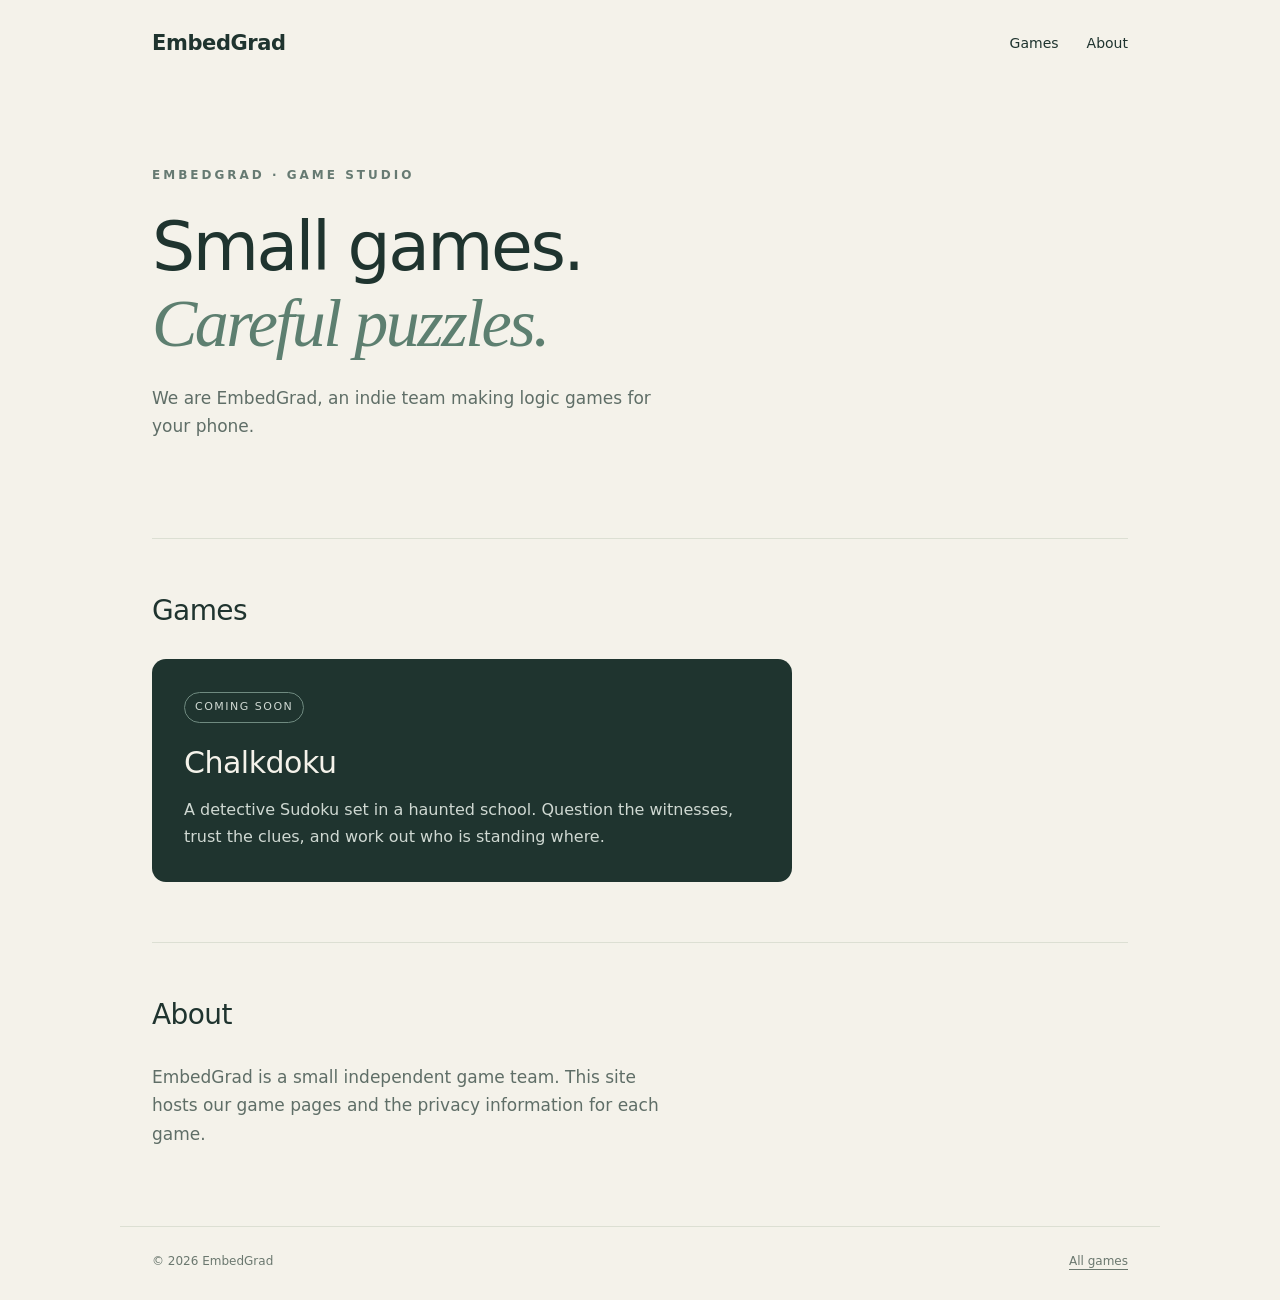
==== index.html @ 4a851100 "feat: EmbedGrad 静态站骨架（首页、404、sitemap）" ====
<!doctype html>
<html lang="en"><head><meta charset="utf-8"><meta name="viewport" content="width=device-width,initial-scale=1"><title>EmbedGrad</title><meta http-equiv="refresh" content="0;url=/en/"><link rel="canonical" href="https://embedgrad.github.io/en/"></head><body><p><a href="/en/">Continue to EmbedGrad</a></p></body></html>
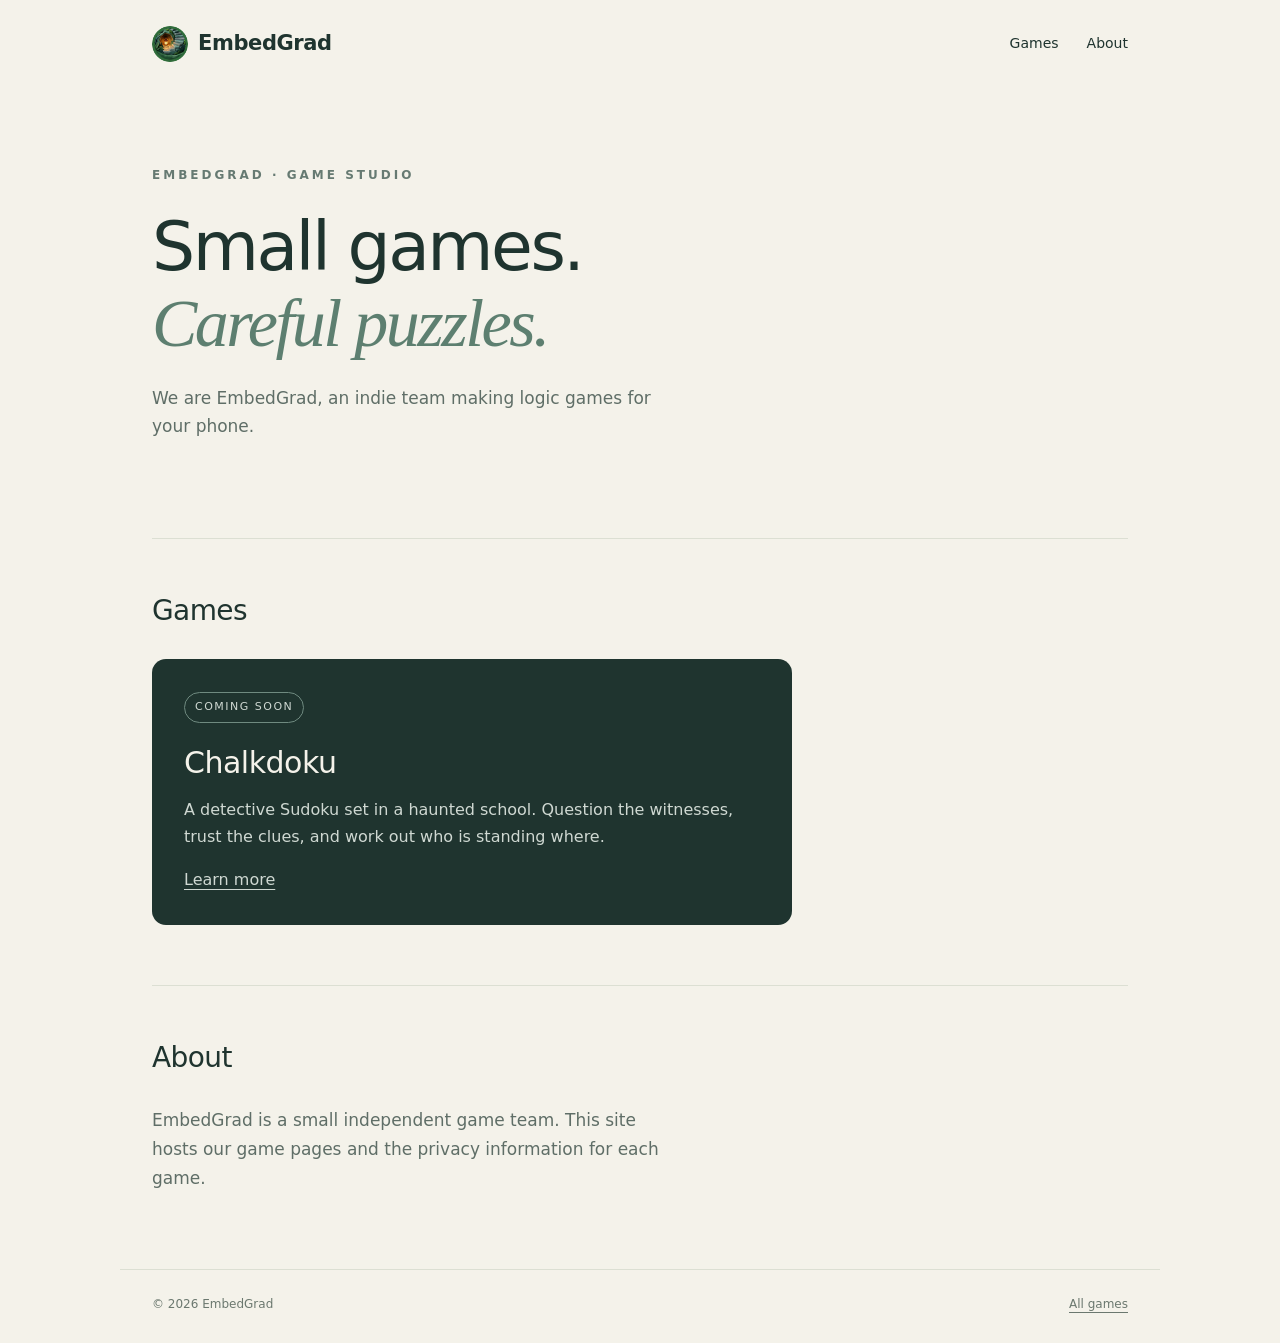
==== commit cf071e27: "feat: 团队 logo（台阶与灯徽章）、小图标、favicon，页头加图标 Co-Authored-By: Claude Sonnet 5.5 <noreply@anthropic.com>" ====
--- a/index.html
+++ b/index.html
@@ -1,2 +1,2 @@
 <!doctype html>
-<html lang="en"><head><meta charset="utf-8"><meta name="viewport" content="width=device-width,initial-scale=1"><title>EmbedGrad</title><meta http-equiv="refresh" content="0;url=/en/"><link rel="canonical" href="https://embedgrad.github.io/en/"></head><body><p><a href="/en/">Continue to EmbedGrad</a></p></body></html>
+<html lang="en"><head><meta charset="utf-8"><meta name="viewport" content="width=device-width,initial-scale=1"><title>EmbedGrad</title><meta http-equiv="refresh" content="0;url=/en/"><link rel="canonical" href="https://embedgrad.github.io/en/"><link rel="icon" href="/favicon.ico" sizes="any"><link rel="icon" type="image/png" sizes="32x32" href="/assets/brand/icon-32.png"><link rel="icon" type="image/png" sizes="192x192" href="/assets/brand/icon-192.png"><link rel="apple-touch-icon" href="/assets/brand/apple-touch-icon.png"></head><body><p><a href="/en/">Continue to EmbedGrad</a></p></body></html>
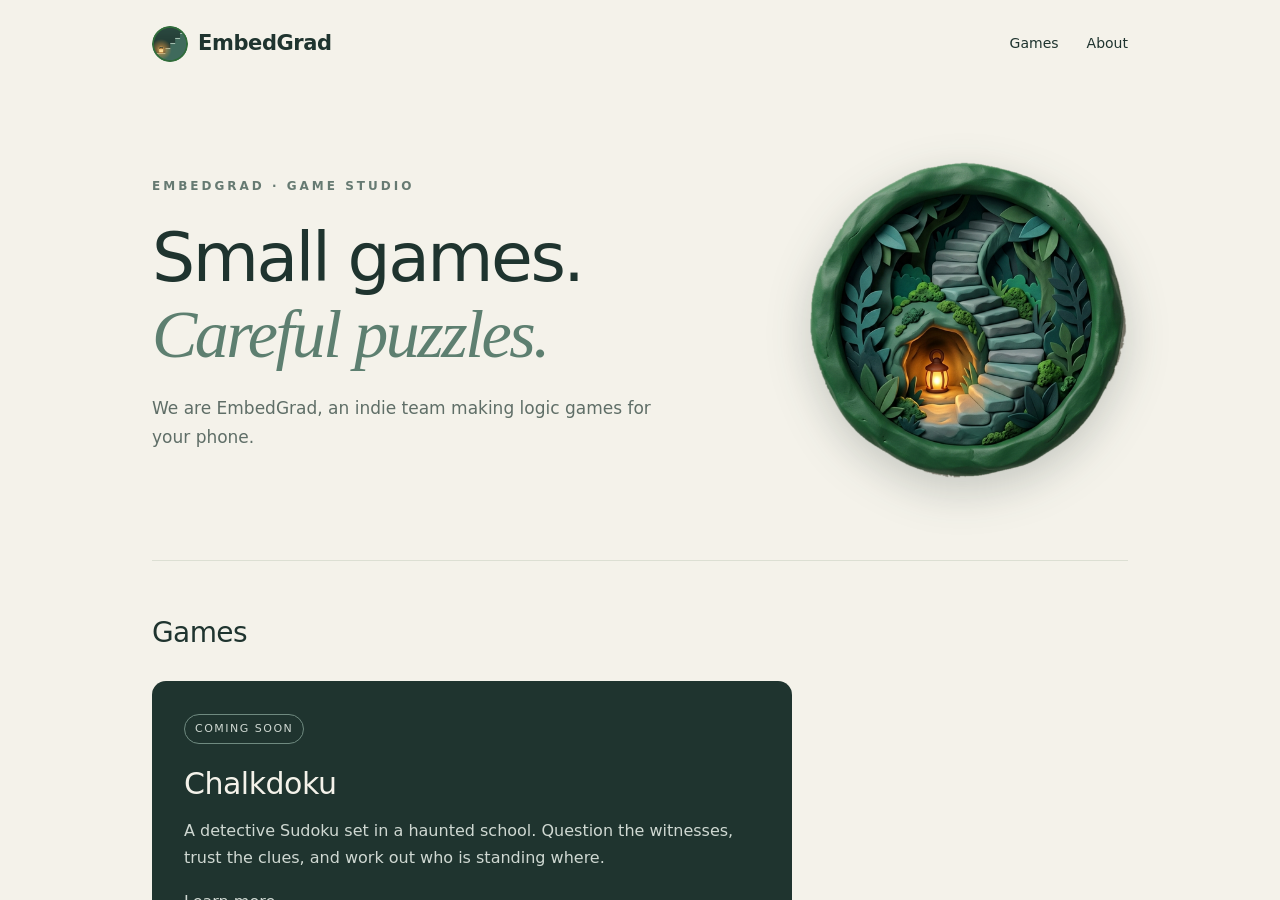
==== commit 0f3b2e41: "feat: 另绘简易图标（页头/favicon/Play），详细徽章作首页大图 Co-Authored-By: Claude Sonnet 5.5 <noreply@anthropic.com>" ====
--- a/index.html
+++ b/index.html
@@ -1,2 +1,2 @@
 <!doctype html>
-<html lang="en"><head><meta charset="utf-8"><meta name="viewport" content="width=device-width,initial-scale=1"><title>EmbedGrad</title><meta http-equiv="refresh" content="0;url=/en/"><link rel="canonical" href="https://embedgrad.github.io/en/"><link rel="icon" href="/favicon.ico" sizes="any"><link rel="icon" type="image/png" sizes="32x32" href="/assets/brand/icon-32.png"><link rel="icon" type="image/png" sizes="192x192" href="/assets/brand/icon-192.png"><link rel="apple-touch-icon" href="/assets/brand/apple-touch-icon.png"></head><body><p><a href="/en/">Continue to EmbedGrad</a></p></body></html>
+<html lang="en"><head><meta charset="utf-8"><meta name="viewport" content="width=device-width,initial-scale=1"><title>EmbedGrad</title><meta http-equiv="refresh" content="0;url=/en/"><link rel="canonical" href="https://embedgrad.github.io/en/"><link rel="icon" href="/favicon.ico" sizes="any"><link rel="icon" type="image/svg+xml" href="/assets/brand/icon.svg"><link rel="icon" type="image/png" sizes="32x32" href="/assets/brand/icon-32.png"><link rel="icon" type="image/png" sizes="192x192" href="/assets/brand/icon-192.png"><link rel="apple-touch-icon" href="/assets/brand/apple-touch-icon.png"></head><body><p><a href="/en/">Continue to EmbedGrad</a></p></body></html>
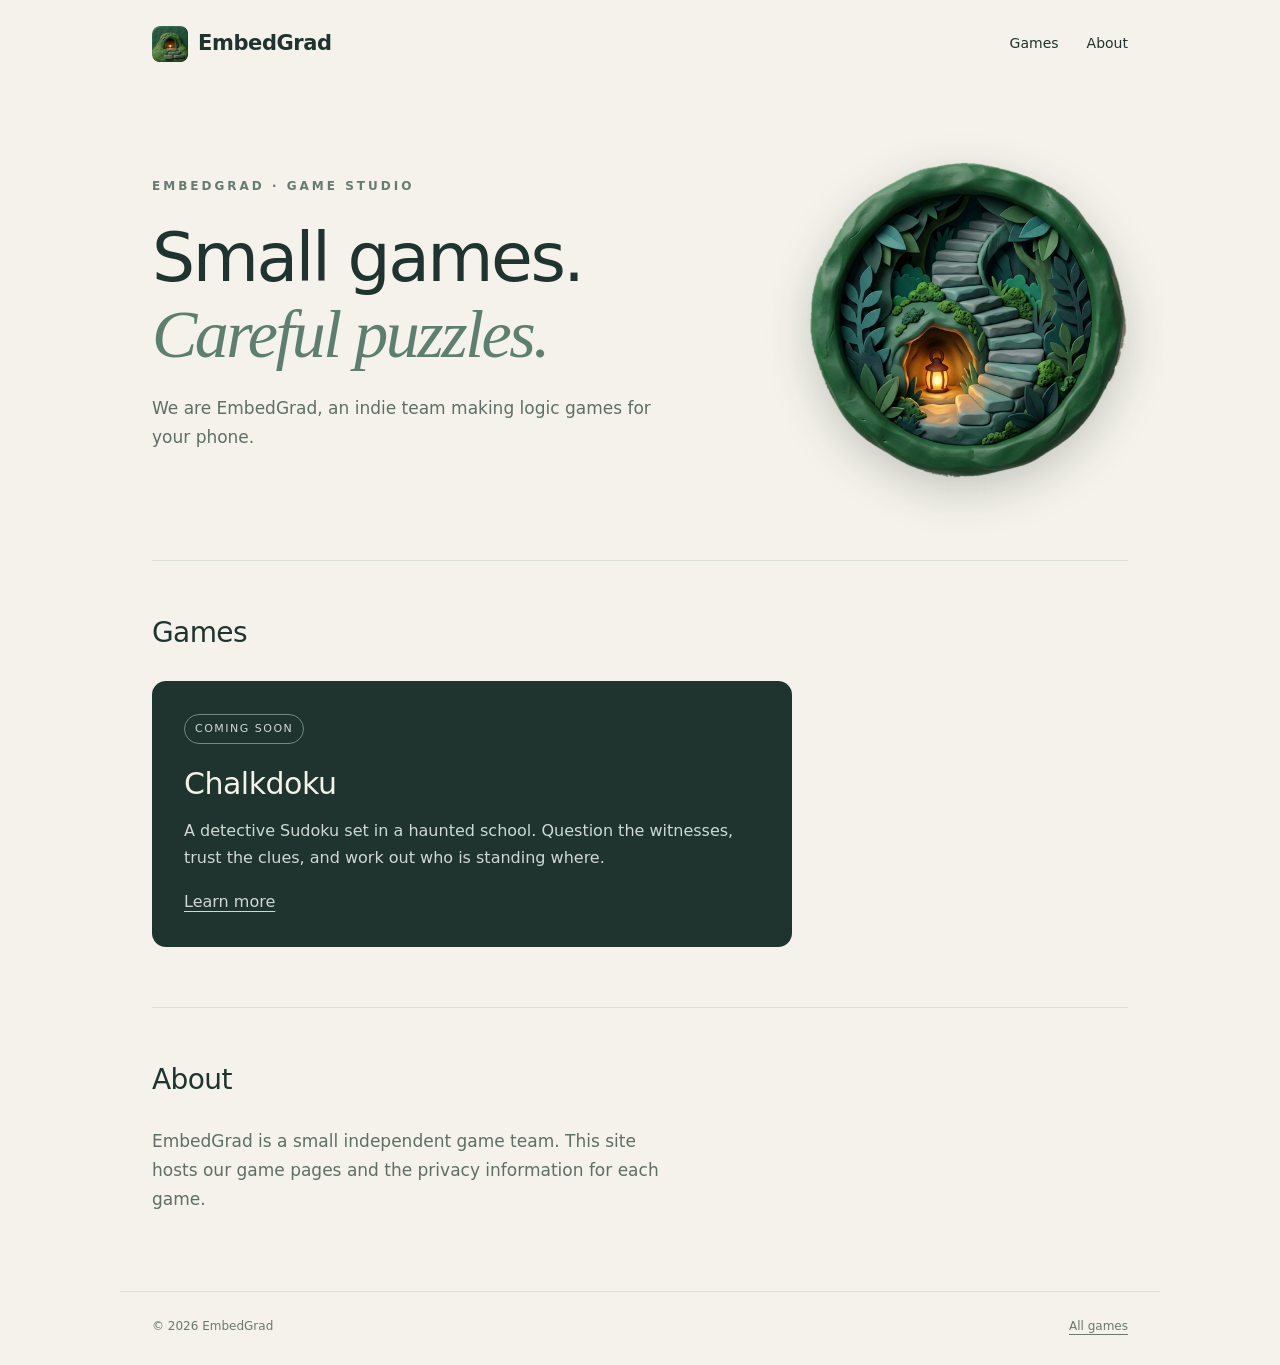
==== commit f73a599c: "feat: 简易图标改为泥塑山洞加灯（由大徽章生成），移除 SVG 图标 Co-Authored-By: Claude Sonnet 5.5 <noreply@anthropic.com>" ====
--- a/index.html
+++ b/index.html
@@ -1,2 +1,2 @@
 <!doctype html>
-<html lang="en"><head><meta charset="utf-8"><meta name="viewport" content="width=device-width,initial-scale=1"><title>EmbedGrad</title><meta http-equiv="refresh" content="0;url=/en/"><link rel="canonical" href="https://embedgrad.github.io/en/"><link rel="icon" href="/favicon.ico" sizes="any"><link rel="icon" type="image/svg+xml" href="/assets/brand/icon.svg"><link rel="icon" type="image/png" sizes="32x32" href="/assets/brand/icon-32.png"><link rel="icon" type="image/png" sizes="192x192" href="/assets/brand/icon-192.png"><link rel="apple-touch-icon" href="/assets/brand/apple-touch-icon.png"></head><body><p><a href="/en/">Continue to EmbedGrad</a></p></body></html>
+<html lang="en"><head><meta charset="utf-8"><meta name="viewport" content="width=device-width,initial-scale=1"><title>EmbedGrad</title><meta http-equiv="refresh" content="0;url=/en/"><link rel="canonical" href="https://embedgrad.github.io/en/"><link rel="icon" href="/favicon.ico" sizes="any"><link rel="icon" type="image/png" sizes="32x32" href="/assets/brand/icon-32.png"><link rel="icon" type="image/png" sizes="192x192" href="/assets/brand/icon-192.png"><link rel="apple-touch-icon" href="/assets/brand/apple-touch-icon.png"></head><body><p><a href="/en/">Continue to EmbedGrad</a></p></body></html>
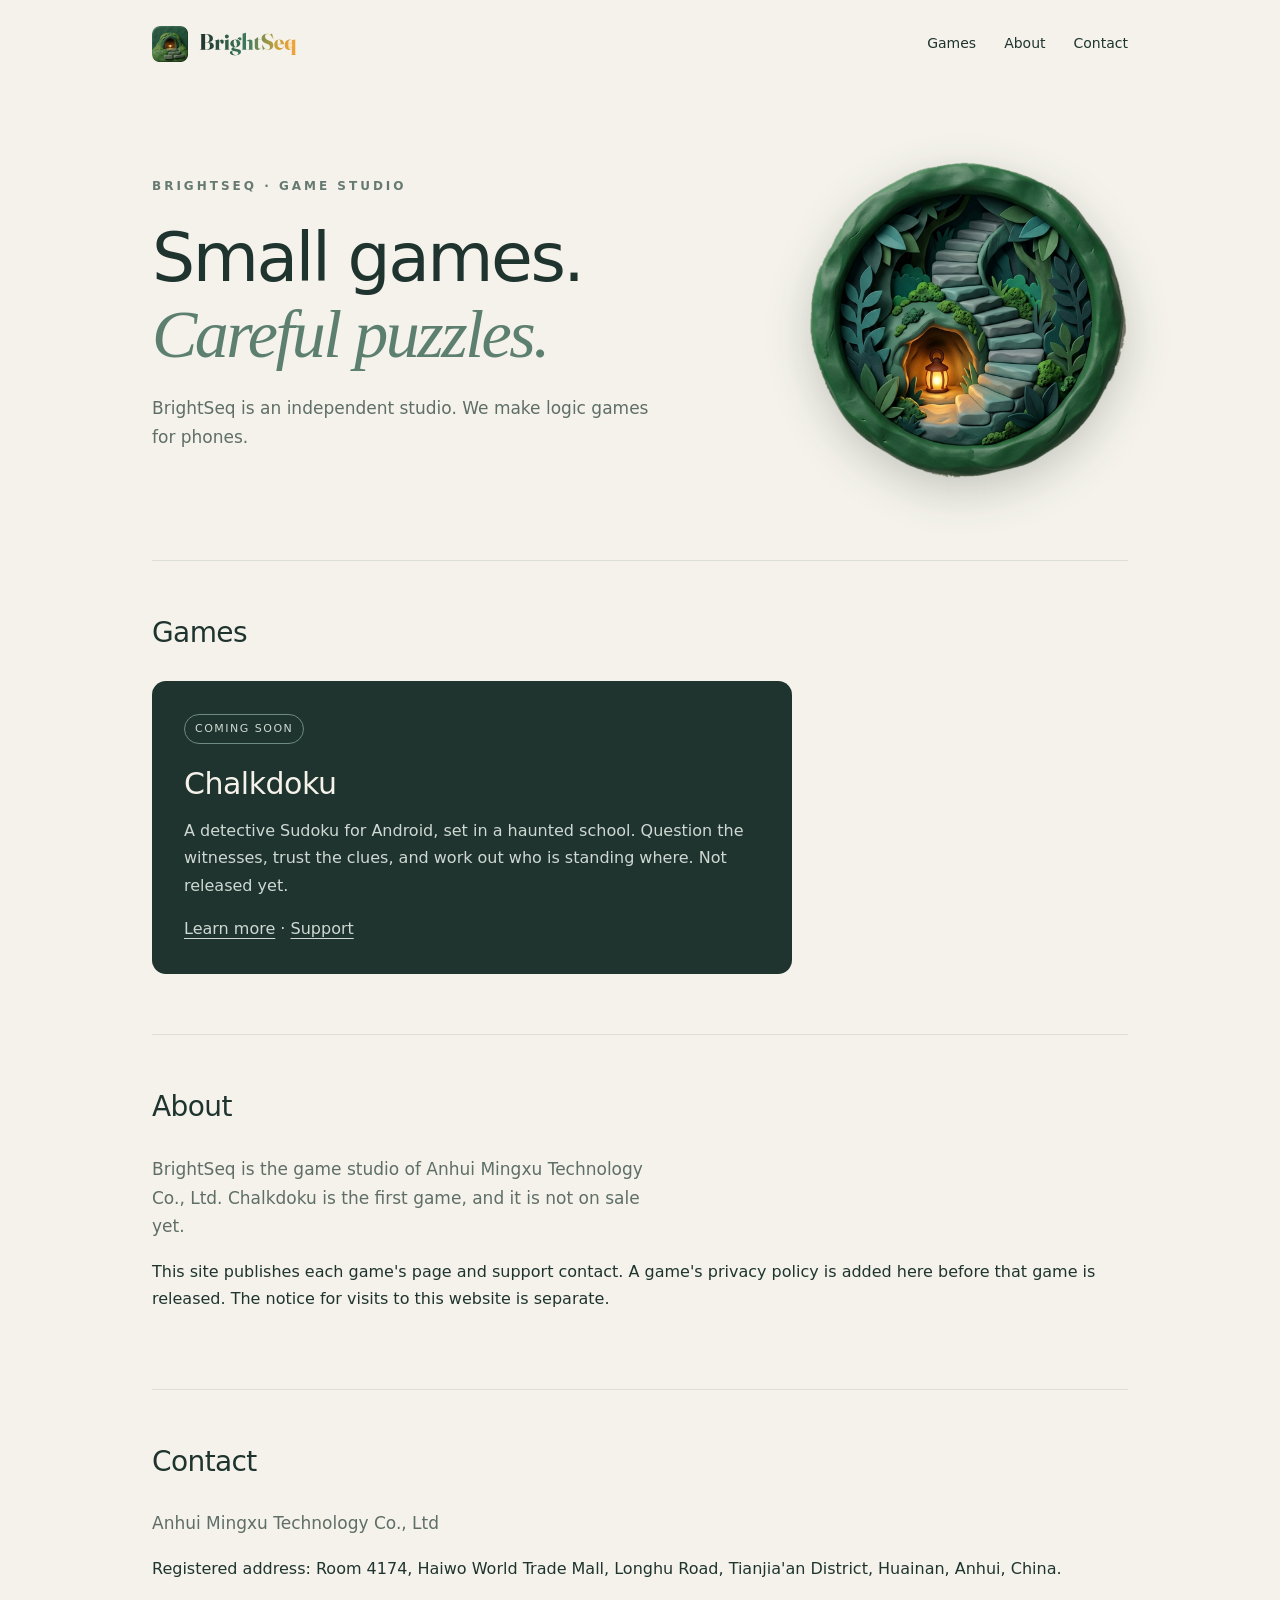
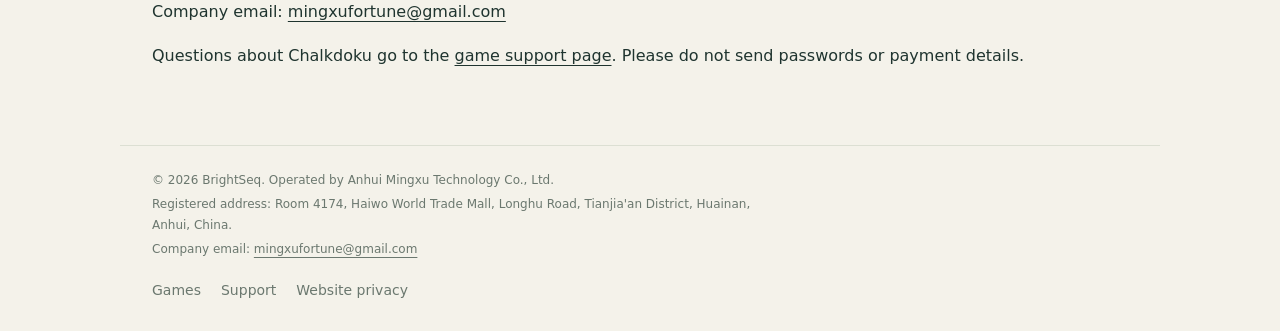
==== commit 185cbaf4: "feat: 将站点标识改为 BrightSeq，并公开公司主体 页头字标与分享图改为 BrightSeq。首页、页脚和网站隐私说明写明 Anhui Mingxu Technology Co., Ltd" ====
--- a/index.html
+++ b/index.html
@@ -1,2 +1,2 @@
 <!doctype html>
-<html lang="en"><head><meta charset="utf-8"><meta name="viewport" content="width=device-width,initial-scale=1"><title>EmbedGrad</title><meta http-equiv="refresh" content="0;url=/en/"><link rel="canonical" href="https://embedgrad.github.io/en/"><link rel="icon" href="/favicon.ico" sizes="any"><link rel="icon" type="image/png" sizes="32x32" href="/assets/brand/icon-32.png"><link rel="icon" type="image/png" sizes="192x192" href="/assets/brand/icon-192.png"><link rel="apple-touch-icon" href="/assets/brand/apple-touch-icon.png"></head><body><p><a href="/en/">Continue to EmbedGrad</a></p></body></html>
+<html lang="en"><head><meta charset="utf-8"><meta name="viewport" content="width=device-width,initial-scale=1"><title>BrightSeq</title><meta http-equiv="refresh" content="0;url=/en/"><link rel="canonical" href="https://brightseq.com/en/"><link rel="icon" href="/favicon.ico" sizes="any"><link rel="icon" type="image/png" sizes="32x32" href="/assets/brand/icon-32.png"><link rel="icon" type="image/png" sizes="192x192" href="/assets/brand/icon-192.png"><link rel="apple-touch-icon" href="/assets/brand/apple-touch-icon.png"></head><body><p><a href="/en/">Continue to BrightSeq</a></p><p>BrightSeq is operated by Anhui Mingxu Technology Co., Ltd. Registered address: Room 4174, Haiwo World Trade Mall, Longhu Road, Tianjia'an District, Huainan, Anhui, China. Company email: <a href="mailto:mingxufortune@gmail.com">mingxufortune@gmail.com</a>.</p></body></html>
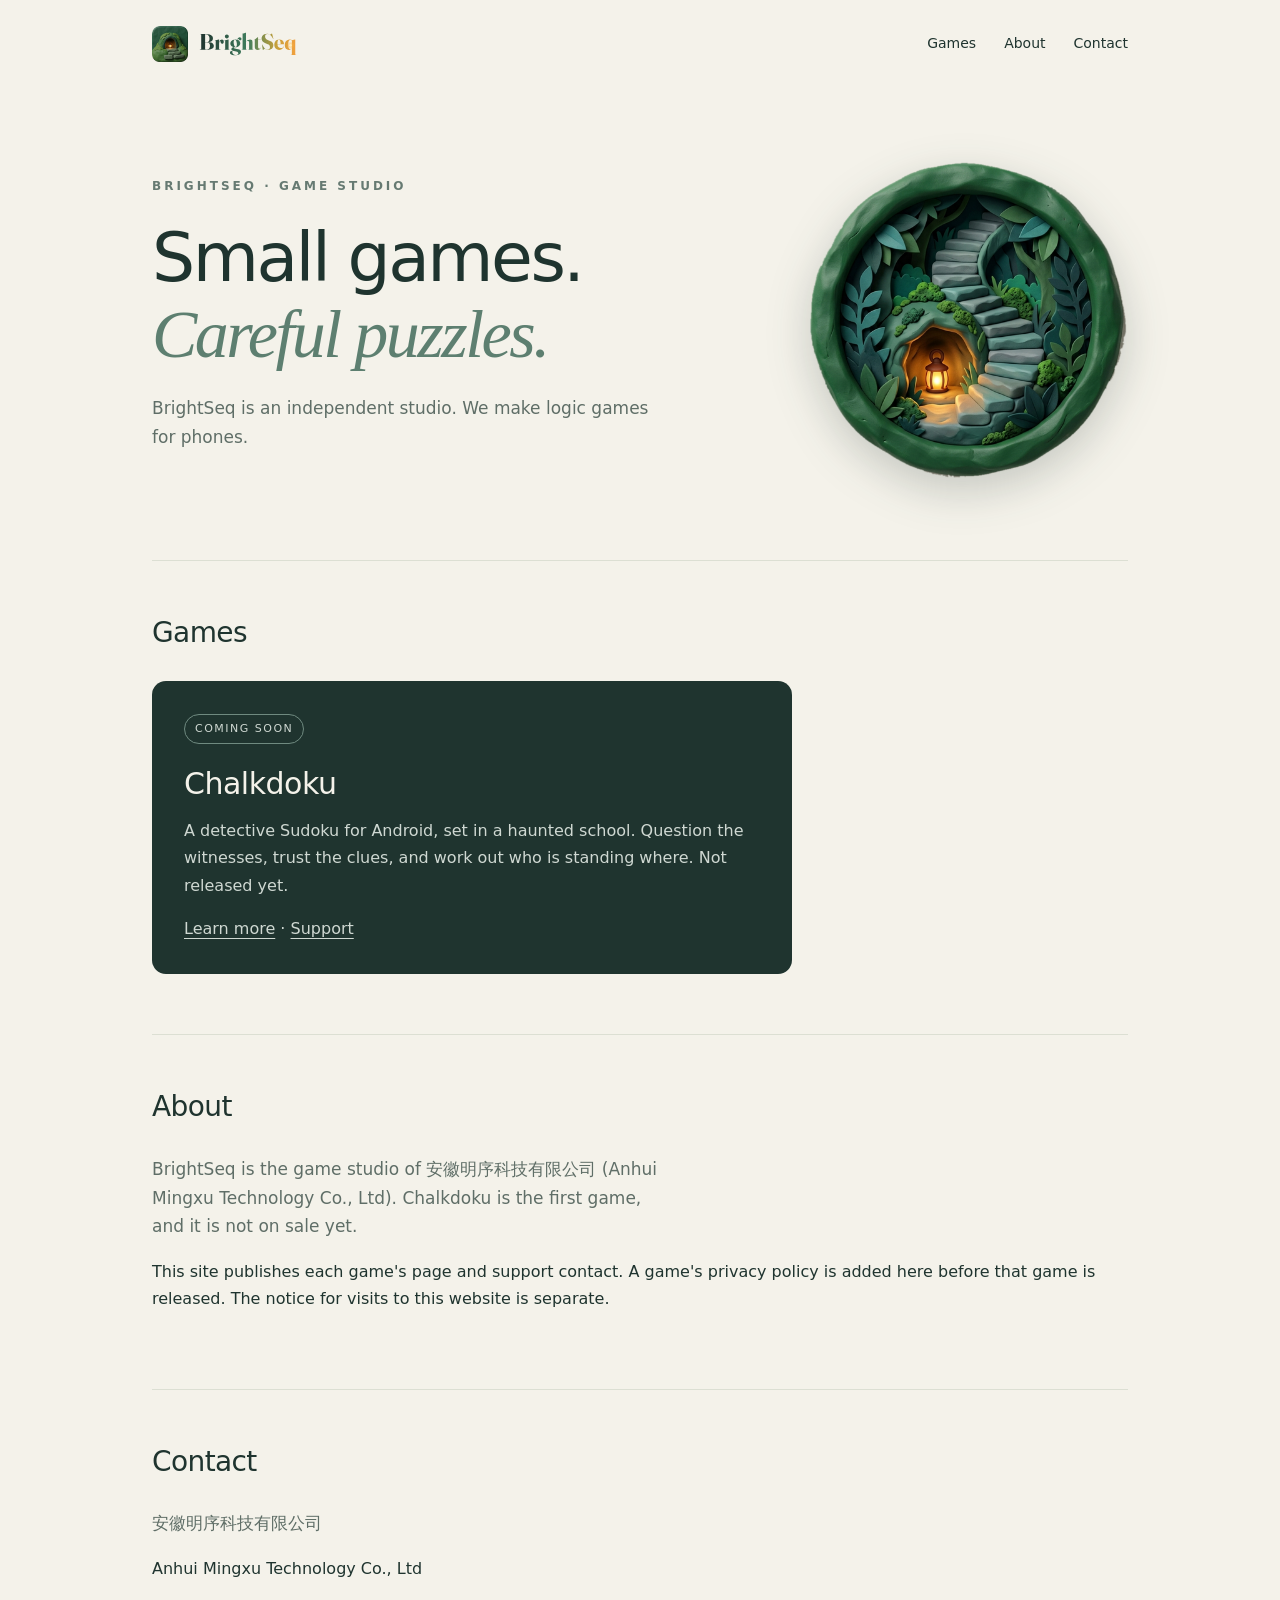
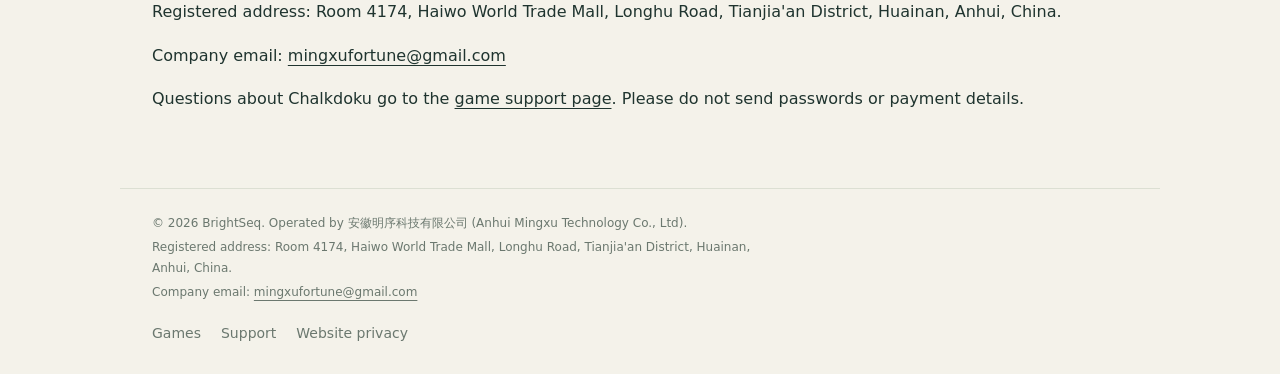
==== commit 4ec09024: "feat: 在站点注明注册中文名安徽明序科技有限公司 页脚、联系信息、网站隐私说明和首页组织数据同时保留英文译名。" ====
--- a/index.html
+++ b/index.html
@@ -1,2 +1,2 @@
 <!doctype html>
-<html lang="en"><head><meta charset="utf-8"><meta name="viewport" content="width=device-width,initial-scale=1"><title>BrightSeq</title><meta http-equiv="refresh" content="0;url=/en/"><link rel="canonical" href="https://brightseq.com/en/"><link rel="icon" href="/favicon.ico" sizes="any"><link rel="icon" type="image/png" sizes="32x32" href="/assets/brand/icon-32.png"><link rel="icon" type="image/png" sizes="192x192" href="/assets/brand/icon-192.png"><link rel="apple-touch-icon" href="/assets/brand/apple-touch-icon.png"></head><body><p><a href="/en/">Continue to BrightSeq</a></p><p>BrightSeq is operated by Anhui Mingxu Technology Co., Ltd. Registered address: Room 4174, Haiwo World Trade Mall, Longhu Road, Tianjia'an District, Huainan, Anhui, China. Company email: <a href="mailto:mingxufortune@gmail.com">mingxufortune@gmail.com</a>.</p></body></html>
+<html lang="en"><head><meta charset="utf-8"><meta name="viewport" content="width=device-width,initial-scale=1"><title>BrightSeq</title><meta http-equiv="refresh" content="0;url=/en/"><link rel="canonical" href="https://brightseq.com/en/"><link rel="icon" href="/favicon.ico" sizes="any"><link rel="icon" type="image/png" sizes="32x32" href="/assets/brand/icon-32.png"><link rel="icon" type="image/png" sizes="192x192" href="/assets/brand/icon-192.png"><link rel="apple-touch-icon" href="/assets/brand/apple-touch-icon.png"></head><body><p><a href="/en/">Continue to BrightSeq</a></p><p>BrightSeq is operated by 安徽明序科技有限公司 (Anhui Mingxu Technology Co., Ltd). Registered address: Room 4174, Haiwo World Trade Mall, Longhu Road, Tianjia'an District, Huainan, Anhui, China. Company email: <a href="mailto:mingxufortune@gmail.com">mingxufortune@gmail.com</a>.</p></body></html>
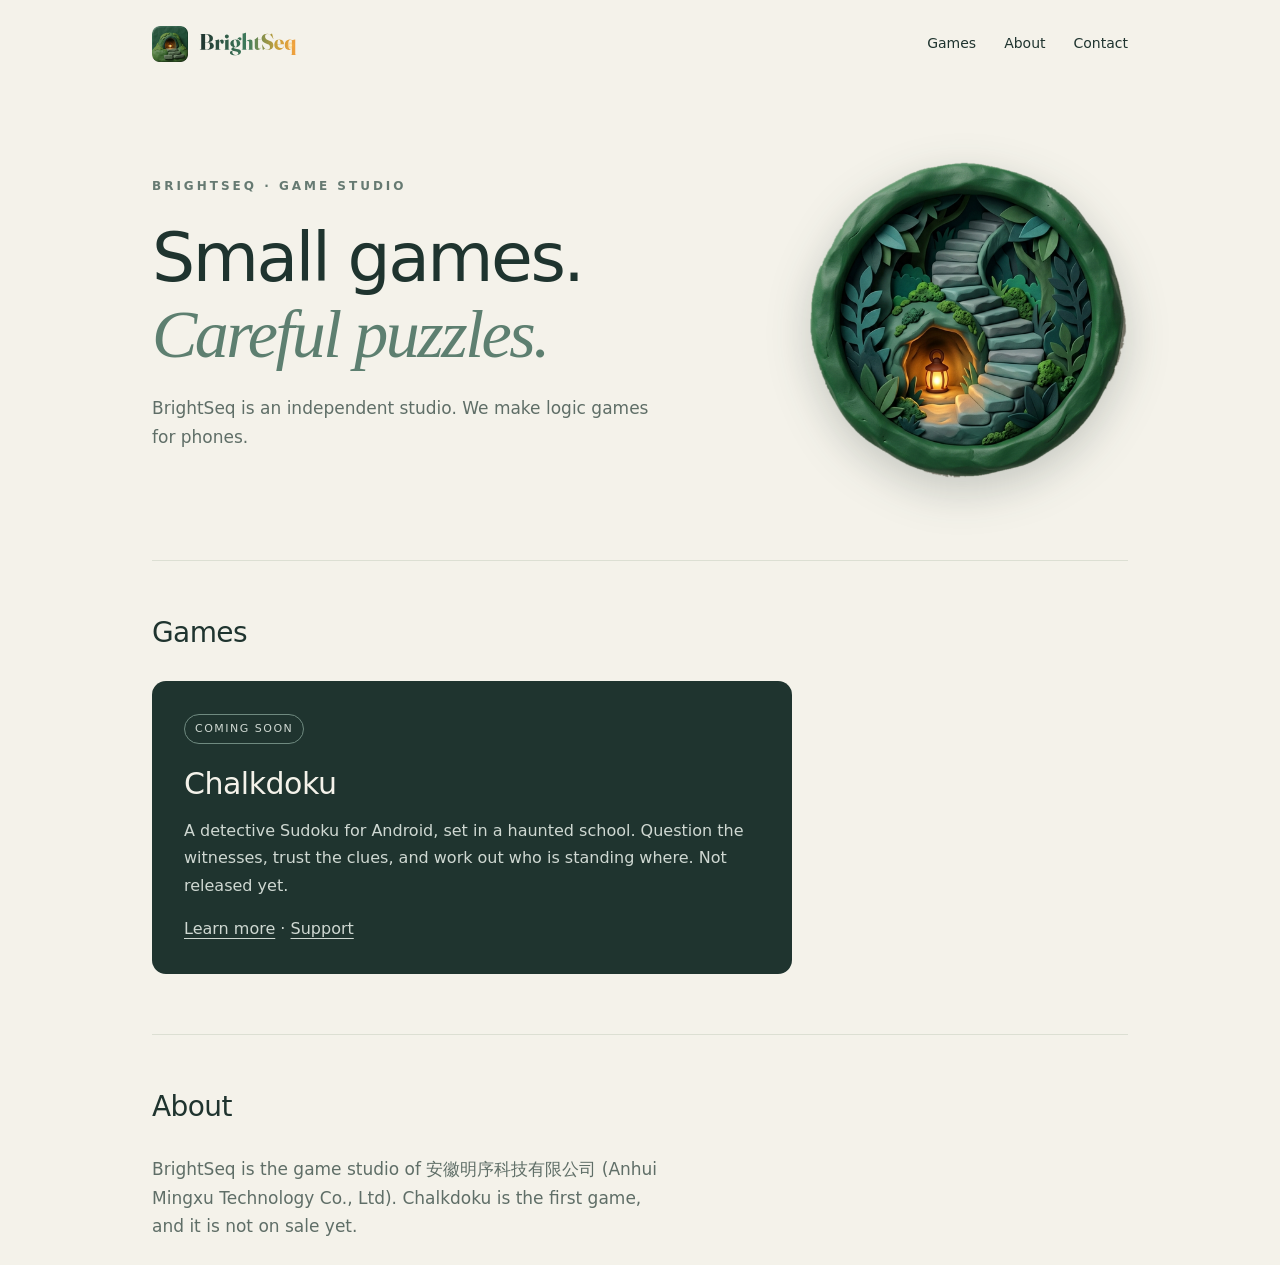
==== commit 09ba424b: "feat: 将注册地址改为付款资料中的淮南地址 旧的海沃世贸地址换成安徽省淮南市田家庵区朝阳街道龙湖路金大地龙湖中心3栋1003，邮编 232000。" ====
--- a/index.html
+++ b/index.html
@@ -1,2 +1,2 @@
 <!doctype html>
-<html lang="en"><head><meta charset="utf-8"><meta name="viewport" content="width=device-width,initial-scale=1"><title>BrightSeq</title><meta http-equiv="refresh" content="0;url=/en/"><link rel="canonical" href="https://brightseq.com/en/"><link rel="icon" href="/favicon.ico" sizes="any"><link rel="icon" type="image/png" sizes="32x32" href="/assets/brand/icon-32.png"><link rel="icon" type="image/png" sizes="192x192" href="/assets/brand/icon-192.png"><link rel="apple-touch-icon" href="/assets/brand/apple-touch-icon.png"></head><body><p><a href="/en/">Continue to BrightSeq</a></p><p>BrightSeq is operated by 安徽明序科技有限公司 (Anhui Mingxu Technology Co., Ltd). Registered address: Room 4174, Haiwo World Trade Mall, Longhu Road, Tianjia'an District, Huainan, Anhui, China. Company email: <a href="mailto:mingxufortune@gmail.com">mingxufortune@gmail.com</a>.</p></body></html>
+<html lang="en"><head><meta charset="utf-8"><meta name="viewport" content="width=device-width,initial-scale=1"><title>BrightSeq</title><meta http-equiv="refresh" content="0;url=/en/"><link rel="canonical" href="https://brightseq.com/en/"><link rel="icon" href="/favicon.ico" sizes="any"><link rel="icon" type="image/png" sizes="32x32" href="/assets/brand/icon-32.png"><link rel="icon" type="image/png" sizes="192x192" href="/assets/brand/icon-192.png"><link rel="apple-touch-icon" href="/assets/brand/apple-touch-icon.png"></head><body><p><a href="/en/">Continue to BrightSeq</a></p><p>BrightSeq is operated by 安徽明序科技有限公司 (Anhui Mingxu Technology Co., Ltd). Registered address: 安徽省淮南市田家庵区朝阳街道龙湖路金大地龙湖中心3栋1003, 232000, China. Company email: <a href="mailto:mingxufortune@gmail.com">mingxufortune@gmail.com</a>.</p></body></html>
